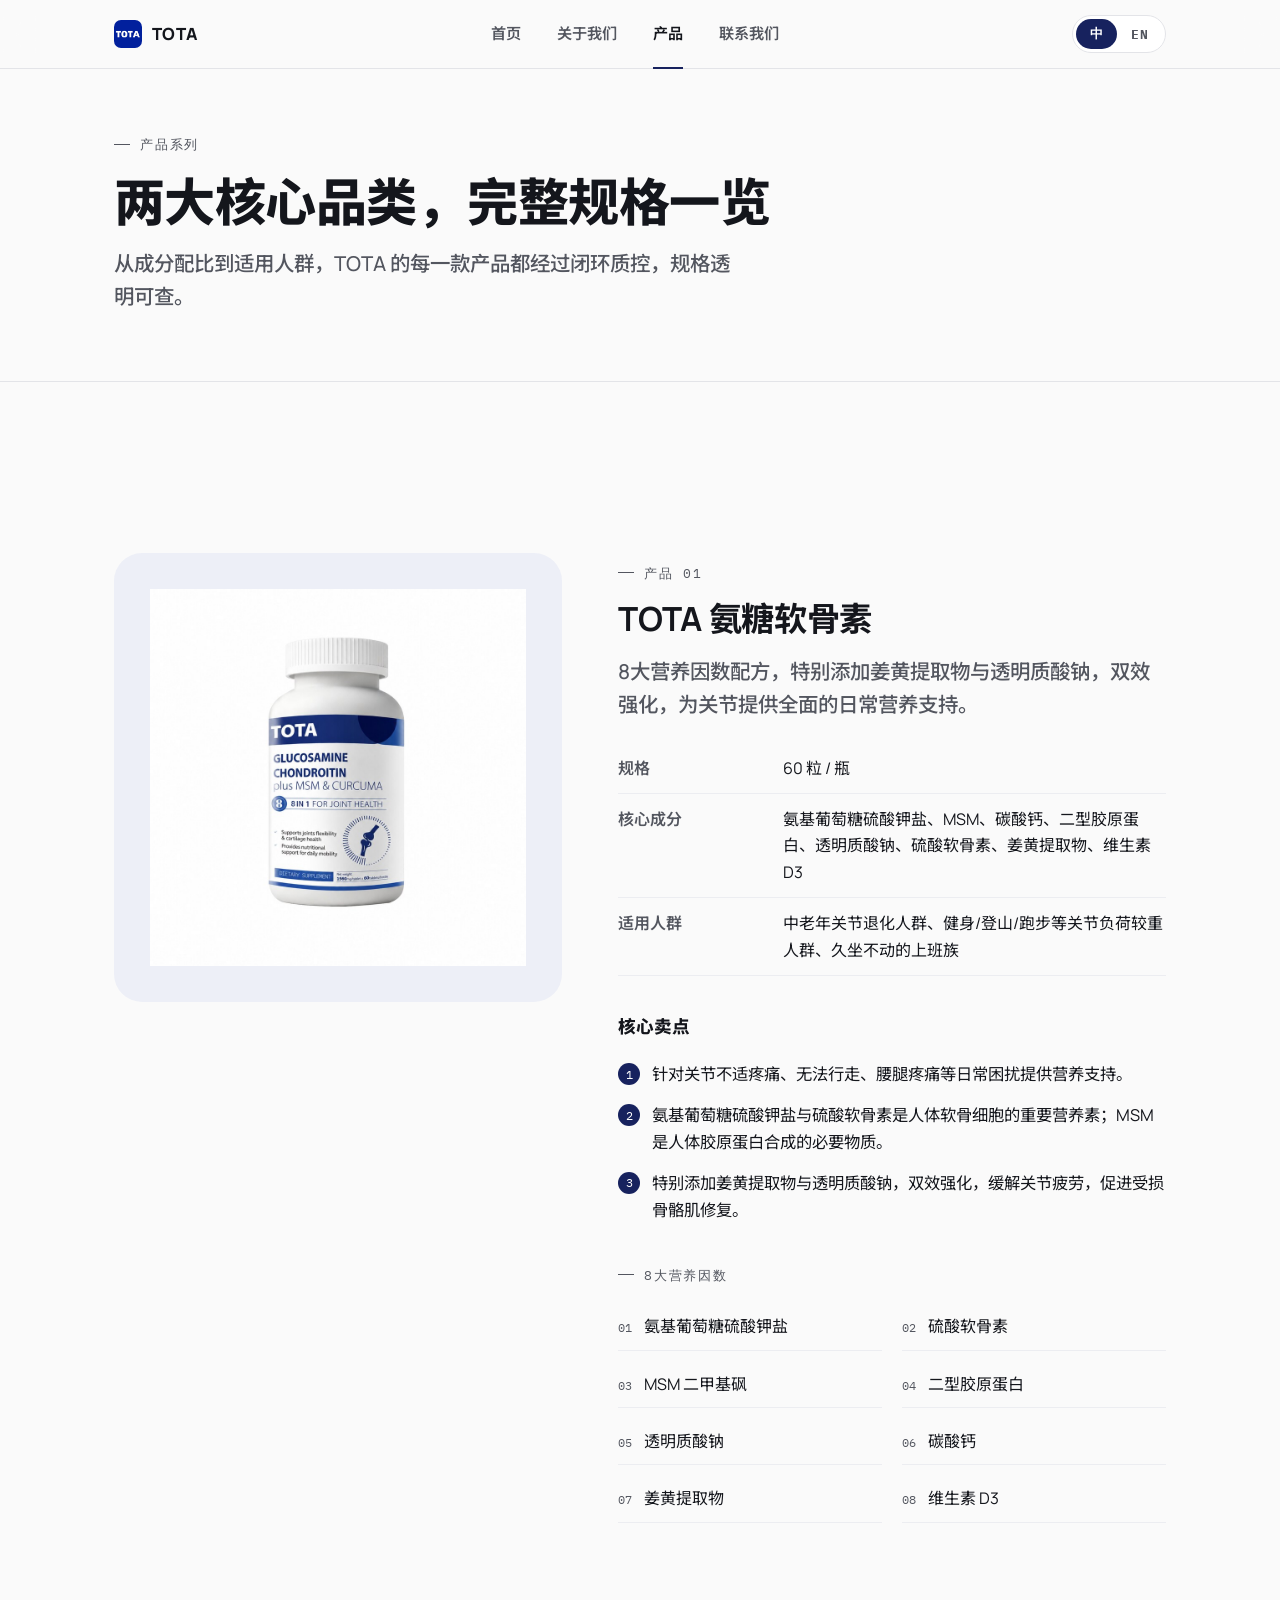
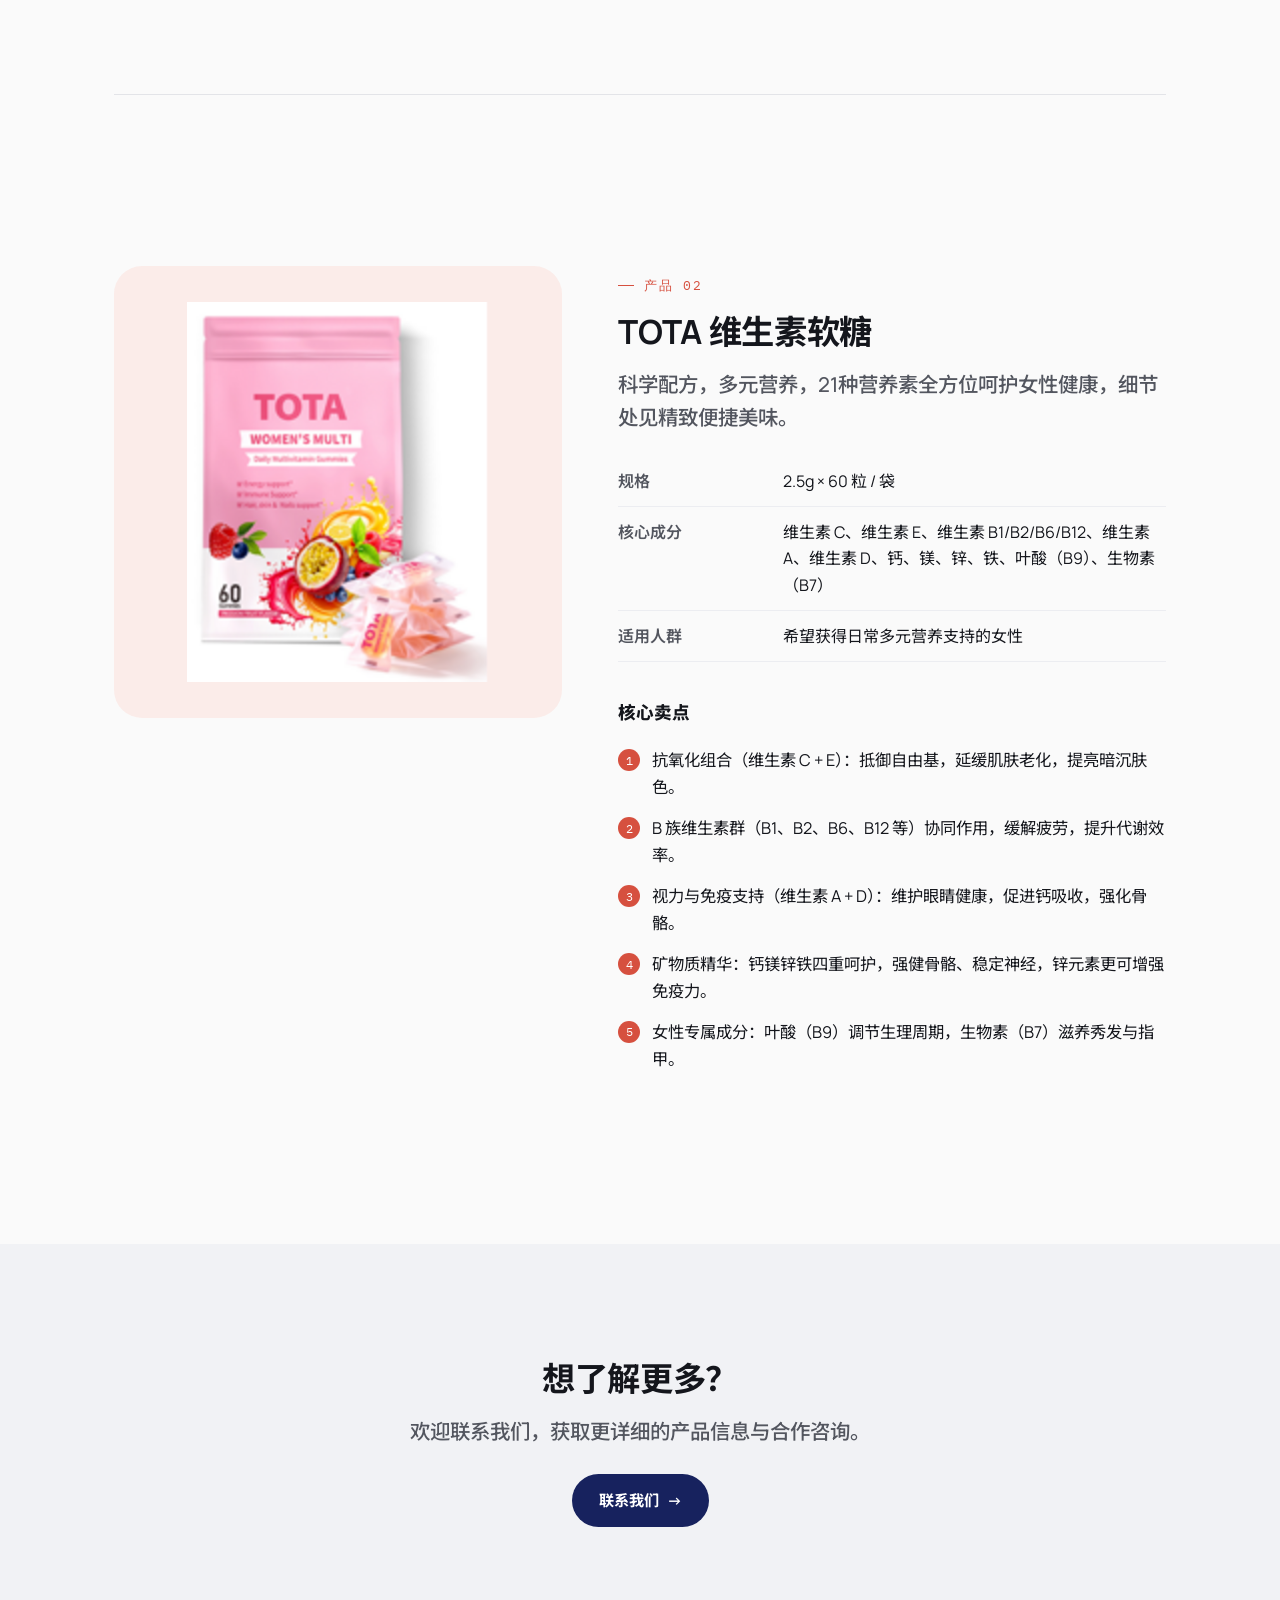
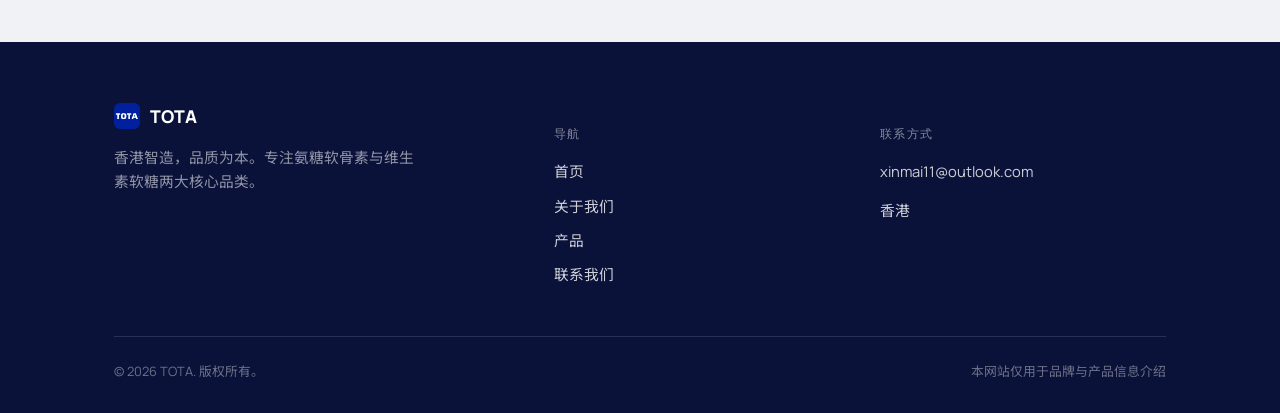
==== products.html @ 3a335efd "Add files via upload" ====
<!DOCTYPE html>
<html lang="zh-Hant">
<head>
<meta charset="UTF-8">
<meta name="viewport" content="width=device-width, initial-scale=1.0">
<title>产品 Products | TOTA</title>
<meta name="description" content="TOTA 氨糖软骨素与维生素软糖 —— 完整成分与规格介绍。TOTA Glucosamine Chondroitin and Women's Vitamin Gummies — full ingredients and specifications.">
<link rel="icon" href="assets/images/logo.png">
<link rel="stylesheet" href="css/style.css">
</head>
<body>

<nav class="site-nav">
  <div class="wrap">
    <a href="index.html" class="brand-mark">
      <img src="assets/images/logo.png" alt="TOTA logo">
      <span>TOTA</span>
    </a>
    <div class="nav-links">
      <a href="index.html"><span class="zh">首页</span><span class="en">Home</span></a>
      <a href="about.html"><span class="zh">关于我们</span><span class="en">About</span></a>
      <a href="products.html" aria-current="page"><span class="zh">产品</span><span class="en">Products</span></a>
      <a href="contact.html"><span class="zh">联系我们</span><span class="en">Contact</span></a>
    </div>
    <div class="nav-right">
      <div class="lang-toggle" role="group" aria-label="Language">
        <button data-lang-btn="zh" aria-pressed="true">中</button>
        <button data-lang-btn="en" aria-pressed="false">EN</button>
      </div>
      <button class="nav-burger" aria-label="Menu" aria-expanded="false">
        <span></span><span></span><span></span>
      </button>
    </div>
  </div>
</nav>

<header class="page-hero">
  <div class="wrap">
    <span class="eyebrow"><span class="zh">产品系列</span><span class="en">Product Lines</span></span>
    <h1 class="display-2"><span class="zh">两大核心品类，完整规格一览</span><span class="en">Two core lines, full specifications</span></h1>
    <p class="lede"><span class="zh">从成分配比到适用人群，TOTA 的每一款产品都经过闭环质控，规格透明可查。</span><span class="en">From ingredient ratios to intended use, every TOTA product is quality-controlled end to end — with specifications you can check in full.</span></p>
  </div>
</header>

<!-- ============ PRODUCT 1 — GLUCOSAMINE ============ -->
<section id="glucosamine">
  <div class="wrap">
    <div class="product-sheet">
      <div class="product-photo navy-bg reveal">
        <img src="assets/images/product-glucosamine.jpg" alt="TOTA Glucosamine Chondroitin bottle, 60 capsules">
      </div>
      <div class="reveal">
        <span class="eyebrow"><span class="zh">产品 01</span><span class="en">Product 01</span></span>
        <h2 class="display-3" style="margin-top:16px;"><span class="zh">TOTA 氨糖软骨素</span><span class="en">TOTA Glucosamine Chondroitin</span></h2>
        <p class="lede" style="margin-top:16px;"><span class="zh">8大营养因数配方，特别添加姜黄提取物与透明质酸钠，双效强化，为关节提供全面的日常营养支持。</span><span class="en">An 8-in-1 formula with added turmeric extract and sodium hyaluronate, giving joints comprehensive everyday nutritional support.</span></p>

        <table class="spec-table">
          <tr><td><span class="zh">规格</span><span class="en">Specification</span></td><td><span class="zh">60 粒 / 瓶</span><span class="en">60 capsules per bottle</span></td></tr>
          <tr><td><span class="zh">核心成分</span><span class="en">Key Ingredients</span></td><td><span class="zh">氨基葡萄糖硫酸钾盐、MSM、碳酸钙、二型胶原蛋白、透明质酸钠、硫酸软骨素、姜黄提取物、维生素 D3</span><span class="en">Glucosamine Sulfate KCl, MSM, Calcium Carbonate, Type II Collagen, Sodium Hyaluronate, Chondroitin Sulfate, Turmeric Extract, Vitamin D3</span></td></tr>
          <tr><td><span class="zh">适用人群</span><span class="en">Best For</span></td><td><span class="zh">中老年关节退化人群、健身/登山/跑步等关节负荷较重人群、久坐不动的上班族</span><span class="en">Those with age-related joint wear, athletes/hikers/runners under heavy joint load, and office workers who sit for long hours</span></td></tr>
        </table>

        <h3 style="margin-top:36px;font-size:1.1rem;"><span class="zh">核心卖点</span><span class="en">Key Benefits</span></h3>
        <ul class="claim-list">
          <li><span class="num">1</span><span><span class="zh">针对关节不适疼痛、无法行走、腰腿疼痛等日常困扰提供营养支持。</span><span class="en">Supports everyday discomfort such as joint pain, mobility difficulty and lower-back or leg aches.</span></span></li>
          <li><span class="num">2</span><span><span class="zh">氨基葡萄糖硫酸钾盐与硫酸软骨素是人体软骨细胞的重要营养素；MSM 是人体胶原蛋白合成的必要物质。</span><span class="en">Glucosamine sulfate and chondroitin sulfate are key nutrients for cartilage cells; MSM supports the body's own collagen synthesis.</span></span></li>
          <li><span class="num">3</span><span><span class="zh">特别添加姜黄提取物与透明质酸钠，双效强化，缓解关节疲劳，促进受损骨骼肌修复。</span><span class="en">Added turmeric extract and sodium hyaluronate work together to ease joint fatigue and support recovery.</span></span></li>
        </ul>

        <div style="margin-top:32px;">
          <span class="eyebrow"><span class="zh">8大营养因数</span><span class="en">The 8-in-1 Formula</span></span>
          <ul class="nutrient-list" style="margin-top:18px;">
            <li><span class="n">01</span><span class="zh">氨基葡萄糖硫酸钾盐</span><span class="en">Glucosamine Sulfate KCl</span></li>
            <li><span class="n">02</span><span class="zh">硫酸软骨素</span><span class="en">Chondroitin Sulfate</span></li>
            <li><span class="n">03</span><span class="zh">MSM 二甲基砜</span><span class="en">MSM</span></li>
            <li><span class="n">04</span><span class="zh">二型胶原蛋白</span><span class="en">Type II Collagen</span></li>
            <li><span class="n">05</span><span class="zh">透明质酸钠</span><span class="en">Sodium Hyaluronate</span></li>
            <li><span class="n">06</span><span class="zh">碳酸钙</span><span class="en">Calcium Carbonate</span></li>
            <li><span class="n">07</span><span class="zh">姜黄提取物</span><span class="en">Turmeric Extract</span></li>
            <li><span class="n">08</span><span class="zh">维生素 D3</span><span class="en">Vitamin D3</span></li>
          </ul>
        </div>
      </div>
    </div>
  </div>
</section>

<div class="wrap"><hr class="divider"></div>

<!-- ============ PRODUCT 2 — VITAMIN GUMMIES ============ -->
<section id="vitamin" class="coral-context">
  <div class="wrap">
    <div class="product-sheet">
      <div class="product-photo coral-bg reveal">
        <img src="assets/images/product-vitamin.png" alt="TOTA Women's Vitamin Gummies pouch, 60 gummies">
      </div>
      <div class="reveal">
        <span class="eyebrow" style="color:var(--coral);"><span class="zh">产品 02</span><span class="en">Product 02</span></span>
        <h2 class="display-3" style="margin-top:16px;"><span class="zh">TOTA 维生素软糖</span><span class="en">TOTA Women's Vitamin Gummies</span></h2>
        <p class="lede" style="margin-top:16px;"><span class="zh">科学配方，多元营养，21种营养素全方位呵护女性健康，细节处见精致便捷美味。</span><span class="en">A scientific, multi-nutrient formula with 21 nutrients for everyday women's health — care in every detail, convenient and delicious.</span></p>

        <table class="spec-table">
          <tr><td><span class="zh">规格</span><span class="en">Specification</span></td><td><span class="zh">2.5g × 60 粒 / 袋</span><span class="en">2.5g × 60 gummies per pack</span></td></tr>
          <tr><td><span class="zh">核心成分</span><span class="en">Key Ingredients</span></td><td><span class="zh">维生素 C、维生素 E、维生素 B1/B2/B6/B12、维生素 A、维生素 D、钙、镁、锌、铁、叶酸（B9）、生物素（B7）</span><span class="en">Vitamin C, Vitamin E, Vitamin B1/B2/B6/B12, Vitamin A, Vitamin D, Calcium, Magnesium, Zinc, Iron, Folic Acid (B9), Biotin (B7)</span></td></tr>
          <tr><td><span class="zh">适用人群</span><span class="en">Best For</span></td><td><span class="zh">希望获得日常多元营养支持的女性</span><span class="en">Women looking for everyday multi-nutrient support</span></td></tr>
        </table>

        <h3 style="margin-top:36px;font-size:1.1rem;"><span class="zh">核心卖点</span><span class="en">Key Benefits</span></h3>
        <ul class="claim-list">
          <li><span class="num">1</span><span><span class="zh">抗氧化组合（维生素 C + E）：抵御自由基，延缓肌肤老化，提亮暗沉肤色。</span><span class="en">Antioxidant combination (Vitamin C + E): defends against free radicals, helps slow skin aging and brighten dull complexion.</span></span></li>
          <li><span class="num">2</span><span><span class="zh">B 族维生素群（B1、B2、B6、B12 等）协同作用，缓解疲劳，提升代谢效率。</span><span class="en">B-vitamin group (B1, B2, B6, B12) works together to ease fatigue and support metabolism.</span></span></li>
          <li><span class="num">3</span><span><span class="zh">视力与免疫支持（维生素 A + D）：维护眼睛健康，促进钙吸收，强化骨骼。</span><span class="en">Vision and immune support (Vitamin A + D): supports eye health and calcium absorption, strengthens bones.</span></span></li>
          <li><span class="num">4</span><span><span class="zh">矿物质精华：钙镁锌铁四重呵护，强健骨骼、稳定神经，锌元素更可增强免疫力。</span><span class="en">Mineral blend: calcium, magnesium, zinc and iron support bones and nerves, with zinc also supporting immunity.</span></span></li>
          <li><span class="num">5</span><span><span class="zh">女性专属成分：叶酸（B9）调节生理周期，生物素（B7）滋养秀发与指甲。</span><span class="en">Women-specific ingredients: folic acid (B9) supports the menstrual cycle, and biotin (B7) nourishes hair and nails.</span></span></li>
        </ul>
      </div>
    </div>
  </div>
</section>

<section class="section-mist">
  <div class="wrap" style="text-align:center;">
    <h2 class="display-3"><span class="zh">想了解更多？</span><span class="en">Want to know more?</span></h2>
    <p class="lede" style="margin:16px auto 0;max-width:480px;"><span class="zh">欢迎联系我们，获取更详细的产品信息与合作咨询。</span><span class="en">Get in touch for detailed product information or partnership inquiries.</span></p>
    <a href="contact.html" class="btn btn-navy btn-arrow" style="margin-top:26px;"><span class="zh">联系我们</span><span class="en">Contact us</span></a>
  </div>
</section>

<footer id="site-footer"></footer>

<script src="js/main.js"></script>
<script src="js/footer.js"></script>
</body>
</html>
---- css/style.css ----
/* ==========================================================================
   TOTA — Brand Site Stylesheet
   Design language: quiet, spec-sheet minimalism (Apple/Huawei register)
   Signature motif: the radial "nutrient dial" lifted from the product label
   ========================================================================== */

@import url('https://fonts.googleapis.com/css2?family=Manrope:wght@400;500;600;700;800&family=IBM+Plex+Mono:wght@400;500&family=Noto+Sans+SC:wght@400;500;700;900&display=swap');

:root {
  /* ---- color ---- */
  --paper:      #FAFAFA;   /* base background, cool off-white, not cream */
  --paper-mist: #F1F2F5;   /* alternate section background */
  --ink:        #14161C;   /* primary text */
  --ink-soft:   #53565F;   /* secondary text */
  --line:       #E3E4E8;   /* hairline dividers */
  --line-soft:  #ECEDF1;

  --navy:       #17225E;   /* joint / glucosamine line */
  --navy-deep:  #0B123A;
  --navy-tint:  #EDEFF7;

  --coral:      #D6503F;   /* women's vitamin line */
  --coral-btn:  #C7442F;   /* slightly deeper, for white-on-coral button text contrast */
  --coral-deep: #A83A2E;
  --coral-tint: #FBECE9;

  --white:      #FFFFFF;

  /* ---- type ---- */
  --f-display: 'Manrope', 'Noto Sans SC', -apple-system, BlinkMacSystemFont, 'PingFang SC', sans-serif;
  --f-mono:    'IBM Plex Mono', 'SFMono-Regular', Menlo, monospace;

  /* ---- scale ---- */
  --radius-s: 6px;
  --radius-m: 14px;
  --radius-l: 28px;

  --gutter: clamp(24px, 5vw, 72px);
  --maxw: 1180px;

  --ease: cubic-bezier(.22,.61,.36,1);
}

* { box-sizing: border-box; }
html { scroll-behavior: smooth; }

@media (prefers-reduced-motion: reduce) {
  html { scroll-behavior: auto; }
  * { animation-duration: 0.001ms !important; animation-iteration-count: 1 !important; transition-duration: 0.001ms !important; }
}

body {
  margin: 0;
  font-family: var(--f-display);
  background: var(--paper);
  color: var(--ink);
  -webkit-font-smoothing: antialiased;
  font-size: 17px;
  line-height: 1.65;
}

img { max-width: 100%; display: block; }
a { color: inherit; text-decoration: none; }
button { font-family: inherit; }

:focus-visible {
  outline: 2px solid var(--navy);
  outline-offset: 3px;
  border-radius: 4px;
}

.wrap {
  max-width: var(--maxw);
  margin: 0 auto;
  padding-left: var(--gutter);
  padding-right: var(--gutter);
}

/* ---- language toggle ----
   Every text node is duplicated in .zh / .en spans.
   Default state shows Chinese; body.show-en flips it. */
.zh, .en { }
.en { display: none; }
body.show-en .zh { display: none; }
body.show-en .en { display: inline; }
body.show-en span.en.block,
span.en.block { display: none; }
body.show-en span.en.block { display: block; }
body.show-en span.zh.block { display: none; }
span.zh.block { display: block; }

html:lang(en) body:not(.show-en) { }

/* ==========================================================================
   Typography
   ========================================================================== */

h1, h2, h3, h4 { margin: 0; font-weight: 800; letter-spacing: -0.01em; }

.eyebrow {
  font-family: var(--f-mono);
  font-size: 12.5px;
  letter-spacing: 0.14em;
  text-transform: uppercase;
  color: var(--ink-soft);
  display: inline-flex;
  align-items: center;
  gap: 10px;
}
.eyebrow::before {
  content: '';
  width: 16px;
  height: 1px;
  background: currentColor;
  display: inline-block;
}

.display-1 {
  font-size: clamp(2.6rem, 6vw, 5rem);
  line-height: 1.05;
  font-weight: 800;
}
.display-2 {
  font-size: clamp(2rem, 4vw, 3.2rem);
  line-height: 1.1;
  font-weight: 800;
}
.display-3 {
  font-size: clamp(1.5rem, 2.6vw, 2.1rem);
  line-height: 1.2;
  font-weight: 700;
}

.lede {
  font-size: clamp(1.05rem, 1.6vw, 1.3rem);
  color: var(--ink-soft);
  line-height: 1.6;
  font-weight: 500;
}

.mono-num {
  font-family: var(--f-mono);
  font-variant-numeric: tabular-nums;
}

/* ==========================================================================
   Nav
   ========================================================================== */

.site-nav {
  position: sticky;
  top: 0;
  z-index: 100;
  background: rgba(250,250,250,0.78);
  backdrop-filter: blur(16px) saturate(160%);
  -webkit-backdrop-filter: blur(16px) saturate(160%);
  border-bottom: 1px solid var(--line);
}

.site-nav .wrap {
  display: flex;
  align-items: center;
  justify-content: space-between;
  height: 68px;
}

.brand-mark {
  display: flex;
  align-items: center;
  gap: 10px;
  font-weight: 800;
  font-size: 1.05rem;
  letter-spacing: 0.02em;
}
.brand-mark img { height: 28px; width: 28px; border-radius: 7px; }

.nav-links {
  display: flex;
  align-items: center;
  gap: clamp(18px, 3vw, 36px);
  font-size: 0.95rem;
  font-weight: 600;
}
.nav-links a { color: var(--ink-soft); transition: color .2s var(--ease); position: relative; }
.nav-links a:hover, .nav-links a[aria-current="page"] { color: var(--ink); }
.nav-links a[aria-current="page"]::after {
  content: '';
  position: absolute;
  left: 0; right: 0; bottom: -22px;
  height: 2px;
  background: var(--navy);
}

.nav-right { display: flex; align-items: center; gap: 18px; }

.lang-toggle {
  display: inline-flex;
  border: 1px solid var(--line);
  border-radius: 999px;
  padding: 3px;
  background: var(--white);
}
.lang-toggle button {
  border: 0;
  background: transparent;
  padding: 6px 14px;
  border-radius: 999px;
  font-size: 0.82rem;
  font-weight: 700;
  color: var(--ink-soft);
  cursor: pointer;
  font-family: var(--f-mono);
  letter-spacing: 0.03em;
}
.lang-toggle button.is-active {
  background: var(--navy);
  color: var(--white);
}

.nav-burger {
  display: none;
  border: 0;
  background: transparent;
  cursor: pointer;
  width: 32px; height: 32px;
  flex-direction: column;
  justify-content: center;
  gap: 5px;
}
.nav-burger span { display: block; height: 2px; background: var(--ink); border-radius: 2px; }

@media (max-width: 820px) {
  .nav-links {
    position: fixed;
    inset: 68px 0 0 0;
    background: var(--paper);
    flex-direction: column;
    align-items: flex-start;
    padding: 28px var(--gutter);
    gap: 22px;
    font-size: 1.2rem;
    transform: translateY(-8px);
    opacity: 0;
    pointer-events: none;
    transition: opacity .25s var(--ease), transform .25s var(--ease);
  }
  .nav-links.is-open { opacity: 1; transform: translateY(0); pointer-events: auto; }
  .nav-links a[aria-current="page"]::after { display: none; }
  .nav-burger { display: flex; }
}

/* ==========================================================================
   Buttons
   ========================================================================== */

.btn {
  display: inline-flex;
  align-items: center;
  gap: 8px;
  padding: 13px 26px;
  border-radius: 999px;
  font-weight: 700;
  font-size: 0.95rem;
  cursor: pointer;
  border: 1px solid transparent;
  transition: transform .2s var(--ease), background .2s var(--ease), border-color .2s var(--ease);
  white-space: nowrap;
}
.btn:hover { transform: translateY(-1px); }
.btn-navy { background: var(--navy); color: var(--white); }
.btn-navy:hover { background: var(--navy-deep); }
.btn-coral { background: var(--coral-btn); color: var(--white); }
.btn-coral:hover { background: var(--coral-deep); }
.btn-ghost { background: transparent; border-color: var(--line); color: var(--ink); }
.btn-ghost:hover { border-color: var(--ink-soft); }
.btn-arrow::after { content: '→'; transition: transform .2s var(--ease); }
.btn-arrow:hover::after { transform: translateX(3px); }

/* ==========================================================================
   Hero (home)
   ========================================================================== */

.hero {
  position: relative;
  background: linear-gradient(180deg, var(--navy-deep) 0%, var(--navy) 62%, #1c2a6e 100%);
  color: var(--white);
  overflow: hidden;
  padding: 64px 0 0;
}

.hero-dial {
  position: absolute;
  right: -120px;
  top: 50%;
  transform: translateY(-50%);
  width: 620px;
  height: 620px;
  opacity: 0.5;
  pointer-events: none;
}
.hero-dial svg { width: 100%; height: 100%; }
.hero-dial .tick { stroke: rgba(255,255,255,0.35); }
.hero-dial .ring { stroke: rgba(255,255,255,0.18); }

.hero-inner {
  position: relative;
  z-index: 2;
  padding-bottom: 88px;
  max-width: 760px;
}

.hero .eyebrow { color: rgba(255,255,255,0.65); }
.hero .eyebrow::before { background: rgba(255,255,255,0.5); }

.hero h1 { color: var(--white); margin-top: 22px; }
.hero .lede { color: rgba(255,255,255,0.72); margin-top: 22px; max-width: 540px; }

.hero-cta { display: flex; gap: 14px; margin-top: 36px; flex-wrap: wrap; }
.hero .btn-ghost { border-color: rgba(255,255,255,0.3); color: var(--white); }
.hero .btn-ghost:hover { border-color: rgba(255,255,255,0.7); }

.hero-stats {
  position: relative;
  z-index: 2;
  border-top: 1px solid rgba(255,255,255,0.14);
  padding: 30px 0;
  display: grid;
  grid-template-columns: repeat(4, 1fr);
  gap: 20px;
}
.hero-stat b {
  display: block;
  font-family: var(--f-mono);
  font-size: clamp(1.3rem, 2.4vw, 1.9rem);
  font-weight: 500;
}
.hero-stat span {
  font-size: 0.82rem;
  color: rgba(255,255,255,0.6);
}

@media (max-width: 720px) {
  .hero-stats { grid-template-columns: repeat(2, 1fr); }
  .hero-dial { width: 380px; height: 380px; right: -160px; }
}

/* ==========================================================================
   Sections / layout
   ========================================================================== */

section { padding: clamp(64px, 9vw, 120px) 0; }
.section-mist { background: var(--paper-mist); }
.section-head { max-width: 640px; margin-bottom: 52px; }
.section-head h2 { margin-top: 18px; }
.section-head .lede { margin-top: 16px; }

.divider { height: 1px; background: var(--line); border: 0; margin: 0; }

/* ---- two-track product picker ---- */
.track-grid {
  display: grid;
  grid-template-columns: 1fr 1fr;
  gap: 24px;
}
.track-card {
  border-radius: var(--radius-l);
  padding: clamp(28px, 3.5vw, 44px);
  position: relative;
  overflow: hidden;
  min-height: 360px;
  display: flex;
  flex-direction: column;
  justify-content: flex-end;
  transition: transform .3s var(--ease);
}
.track-card:hover { transform: translateY(-4px); }
.track-card.navy-card { background: var(--navy-tint); }
.track-card.coral-card { background: var(--coral-tint); }
.track-card .track-eyebrow {
  font-family: var(--f-mono);
  font-size: 0.78rem;
  letter-spacing: 0.1em;
  text-transform: uppercase;
  font-weight: 600;
}
.navy-card .track-eyebrow { color: var(--navy); }
.coral-card .track-eyebrow { color: var(--coral-deep); }
.track-card h3 { margin-top: 14px; font-size: clamp(1.5rem, 2.4vw, 2rem); }
.track-card p { margin-top: 12px; color: var(--ink-soft); max-width: 32ch; }
.track-card .btn { margin-top: 24px; align-self: flex-start; }
.track-card .track-photo {
  position: absolute;
  right: -10px;
  top: 18px;
  width: 42%;
  max-width: 220px;
}

@media (max-width: 780px) {
  .track-grid { grid-template-columns: 1fr; }
  .track-card { min-height: 300px; }
}

/* ---- spec strip (manufacturing standards) ---- */
.spec-strip {
  display: grid;
  grid-template-columns: repeat(4, 1fr);
  border-top: 1px solid var(--line);
  border-left: 1px solid var(--line);
}
.spec-cell {
  border-right: 1px solid var(--line);
  border-bottom: 1px solid var(--line);
  padding: 28px 24px;
}
.spec-cell .mono-num {
  font-size: 1.6rem;
  color: var(--navy);
  font-weight: 500;
}
.spec-cell h4 { margin-top: 10px; font-size: 1rem; font-weight: 700; }
.spec-cell p { margin-top: 8px; font-size: 0.98rem; color: var(--ink-soft); }

@media (max-width: 900px) {
  .spec-strip { grid-template-columns: repeat(2, 1fr); }
}

/* ---- nutrient dial component ---- */
.dial-section {
  display: grid;
  grid-template-columns: 0.85fr 1fr;
  gap: 60px;
  align-items: center;
}
.dial-section.flip { grid-template-columns: 1fr 0.85fr; }
.dial-section.flip .dial-visual { order: 2; }

.dial-visual {
  position: relative;
  aspect-ratio: 1;
  display: flex;
  align-items: center;
  justify-content: center;
}
.dial-visual svg { width: 100%; height: 100%; }
.dial-center-label {
  position: absolute;
  top: 50%;
  left: 50%;
  transform: translate(-50%, -50%);
  text-align: center;
  font-family: var(--f-mono);
}
.dial-center-label b { display: block; font-size: 2.6rem; font-weight: 500; color: var(--navy); }
.dial-center-label span { font-size: 0.78rem; color: var(--ink-soft); letter-spacing: 0.08em; }

.dtick { stroke: var(--navy); }
.dring-outer, .dring-inner { stroke: var(--line); }
.dial-visual.coral .dtick { stroke: var(--coral); }
.dial-visual.coral .dial-center-label b { color: var(--coral); }

.nutrient-list {
  list-style: none;
  margin: 28px 0 0;
  padding: 0;
  display: grid;
  grid-template-columns: 1fr 1fr;
  gap: 10px 20px;
}
.nutrient-list li {
  font-size: 1rem;
  padding: 10px 0;
  border-bottom: 1px solid var(--line-soft);
  display: flex;
  align-items: baseline;
  gap: 8px;
}
.nutrient-list li .n {
  font-family: var(--f-mono);
  font-size: 0.78rem;
  color: var(--ink-soft);
  min-width: 1.4em;
}

@media (max-width: 860px) {
  .dial-section, .dial-section.flip { grid-template-columns: 1fr; }
  .dial-section.flip .dial-visual { order: 0; }
  .dial-visual { max-width: 320px; margin: 0 auto; }
}

/* ---- gallery (store proof) ---- */
.gallery-grid {
  display: grid;
  grid-template-columns: repeat(6, 1fr);
  grid-auto-rows: 130px;
  gap: 12px;
}
.gallery-grid img { width: 100%; height: 100%; object-fit: cover; border-radius: var(--radius-m); }
.gallery-grid .g-a { grid-column: span 3; grid-row: span 2; }
.gallery-grid .g-b { grid-column: span 3; grid-row: span 2; }
.gallery-grid .g-c { grid-column: span 2; grid-row: span 2; }
.gallery-grid .g-d { grid-column: span 2; grid-row: span 2; }
.gallery-grid .g-e { grid-column: span 2; grid-row: span 2; }

@media (max-width: 780px) {
  .gallery-grid { grid-template-columns: repeat(2, 1fr); grid-auto-rows: 160px; }
  .gallery-grid .g-a, .gallery-grid .g-b, .gallery-grid .g-c, .gallery-grid .g-d, .gallery-grid .g-e { grid-column: span 1; grid-row: span 1; }
}

.gallery-caption { margin-top: 18px; font-size: 0.88rem; color: var(--ink-soft); }

/* ---- expansion timeline (map strip) ---- */
.timeline {
  display: grid;
  grid-template-columns: repeat(3, 1fr);
  gap: 24px;
}
.timeline-item { border-top: 2px solid var(--navy); padding-top: 18px; }
.timeline-item.is-future { border-top-color: var(--coral); border-top-style: dashed; }
.timeline-item h4 { font-size: 1.05rem; }
.timeline-item p { margin-top: 8px; color: var(--ink-soft); font-size: 0.92rem; }

@media (max-width: 780px) {
  .timeline { grid-template-columns: 1fr; }
}

/* ==========================================================================
   Footer
   ========================================================================== */

footer {
  background: var(--navy-deep);
  color: rgba(255,255,255,0.8);
  padding: 60px 0 30px;
}
.footer-grid {
  display: grid;
  grid-template-columns: 1.4fr 1fr 1fr;
  gap: 40px;
  padding-bottom: 40px;
}
.footer-brand { display: flex; align-items: center; gap: 10px; color: var(--white); font-weight: 800; font-size: 1.1rem; }
.footer-brand img { height: 26px; width: 26px; border-radius: 6px; }
.footer-tagline { margin-top: 14px; font-size: 0.92rem; color: rgba(255,255,255,0.55); max-width: 34ch; }
.footer-col h5 {
  font-family: var(--f-mono);
  font-size: 0.78rem;
  text-transform: uppercase;
  letter-spacing: 0.1em;
  color: rgba(255,255,255,0.5);
  margin-bottom: 16px;
  font-weight: 500;
}
.footer-col a, .footer-col p { display: block; font-size: 0.92rem; margin-bottom: 10px; color: rgba(255,255,255,0.8); }
.footer-col a:hover { color: var(--white); }
.footer-bottom {
  border-top: 1px solid rgba(255,255,255,0.12);
  padding-top: 24px;
  display: flex;
  justify-content: space-between;
  flex-wrap: wrap;
  gap: 12px;
  font-size: 0.8rem;
  color: rgba(255,255,255,0.4);
}

@media (max-width: 780px) {
  .footer-grid { grid-template-columns: 1fr; gap: 28px; }
}

/* ==========================================================================
   Reveal-on-scroll
   ========================================================================== */

.reveal {
  opacity: 0;
  transform: translateY(18px);
  transition: opacity .7s var(--ease), transform .7s var(--ease);
}
.reveal.is-visible { opacity: 1; transform: translateY(0); }

/* ==========================================================================
   Inner-page hero (about / products / contact)
   ========================================================================== */

.page-hero {
  padding: 56px 0 48px;
  border-bottom: 1px solid var(--line);
}
.page-hero h1 { margin-top: 18px; }
.page-hero .lede { margin-top: 18px; max-width: 620px; }

/* ---- generic content blocks ---- */
.prose { max-width: 700px; }
.prose p { margin: 0 0 18px; color: var(--ink-soft); }
.prose p:last-child { margin-bottom: 0; }

.pillar-grid {
  display: grid;
  grid-template-columns: repeat(2, 1fr);
  gap: 24px;
}
.pillar-card {
  border: 1px solid var(--line);
  border-radius: var(--radius-m);
  padding: 30px;
  background: var(--white);
}
.pillar-card .mono-num { color: var(--navy); font-size: 1.3rem; }
.pillar-card h4 { margin-top: 14px; font-size: 1.1rem; }
.pillar-card p { margin-top: 10px; color: var(--ink-soft); font-size: 1rem; }

@media (max-width: 780px) { .pillar-grid { grid-template-columns: 1fr; } }

/* ---- product detail sheet (products page) ---- */
.product-sheet {
  display: grid;
  grid-template-columns: 0.9fr 1.1fr;
  gap: 56px;
  align-items: start;
  padding: 56px 0;
}
.product-sheet + .product-sheet { border-top: 1px solid var(--line); }
.product-photo {
  position: sticky;
  top: 100px;
  border-radius: var(--radius-l);
  padding: 36px;
  display: flex;
  align-items: center;
  justify-content: center;
}
.product-photo.navy-bg { background: var(--navy-tint); }
.product-photo.coral-bg { background: var(--coral-tint); }
.product-photo img { max-height: 380px; width: auto; margin: 0 auto; }

.spec-table { width: 100%; border-collapse: collapse; margin-top: 22px; }
.spec-table tr { border-bottom: 1px solid var(--line-soft); }
.spec-table td { padding: 12px 0; font-size: 1rem; vertical-align: top; }
.spec-table td:first-child { color: var(--ink-soft); width: 30%; font-weight: 600; }

.claim-list { list-style: none; margin: 20px 0 0; padding: 0; display: grid; gap: 14px; }
.claim-list li { display: flex; gap: 12px; align-items: flex-start; font-size: 1.02rem; }
.claim-list .num {
  font-family: var(--f-mono);
  font-size: 0.78rem;
  background: var(--navy);
  color: var(--white);
  width: 22px; height: 22px;
  border-radius: 50%;
  display: flex; align-items: center; justify-content: center;
  flex-shrink: 0;
  margin-top: 2px;
}
.coral-context .claim-list .num { background: var(--coral); }

@media (max-width: 900px) {
  .product-sheet { grid-template-columns: 1fr; gap: 28px; }
  .product-photo { position: static; }
}

/* ---- contact page ---- */
.contact-grid {
  display: grid;
  grid-template-columns: 1fr 1fr;
  gap: 40px;
}
.contact-card {
  border: 1px solid var(--line);
  border-radius: var(--radius-m);
  padding: 32px;
  background: var(--white);
}
.contact-card h4 { font-size: 1.05rem; }
.contact-card .contact-value {
  margin-top: 14px;
  font-family: var(--f-mono);
  font-size: 1.05rem;
  color: var(--navy);
  word-break: break-all;
}
.contact-card p.note { margin-top: 12px; font-size: 0.88rem; color: var(--ink-soft); }

@media (max-width: 780px) { .contact-grid { grid-template-columns: 1fr; } }

.store-list { list-style: none; margin: 0; padding: 0; display: grid; gap: 0; }
.store-list li { padding: 16px 0; border-bottom: 1px solid var(--line-soft); font-size: 1rem; color: var(--ink-soft); }
.store-list b { color: var(--ink); font-weight: 700; }
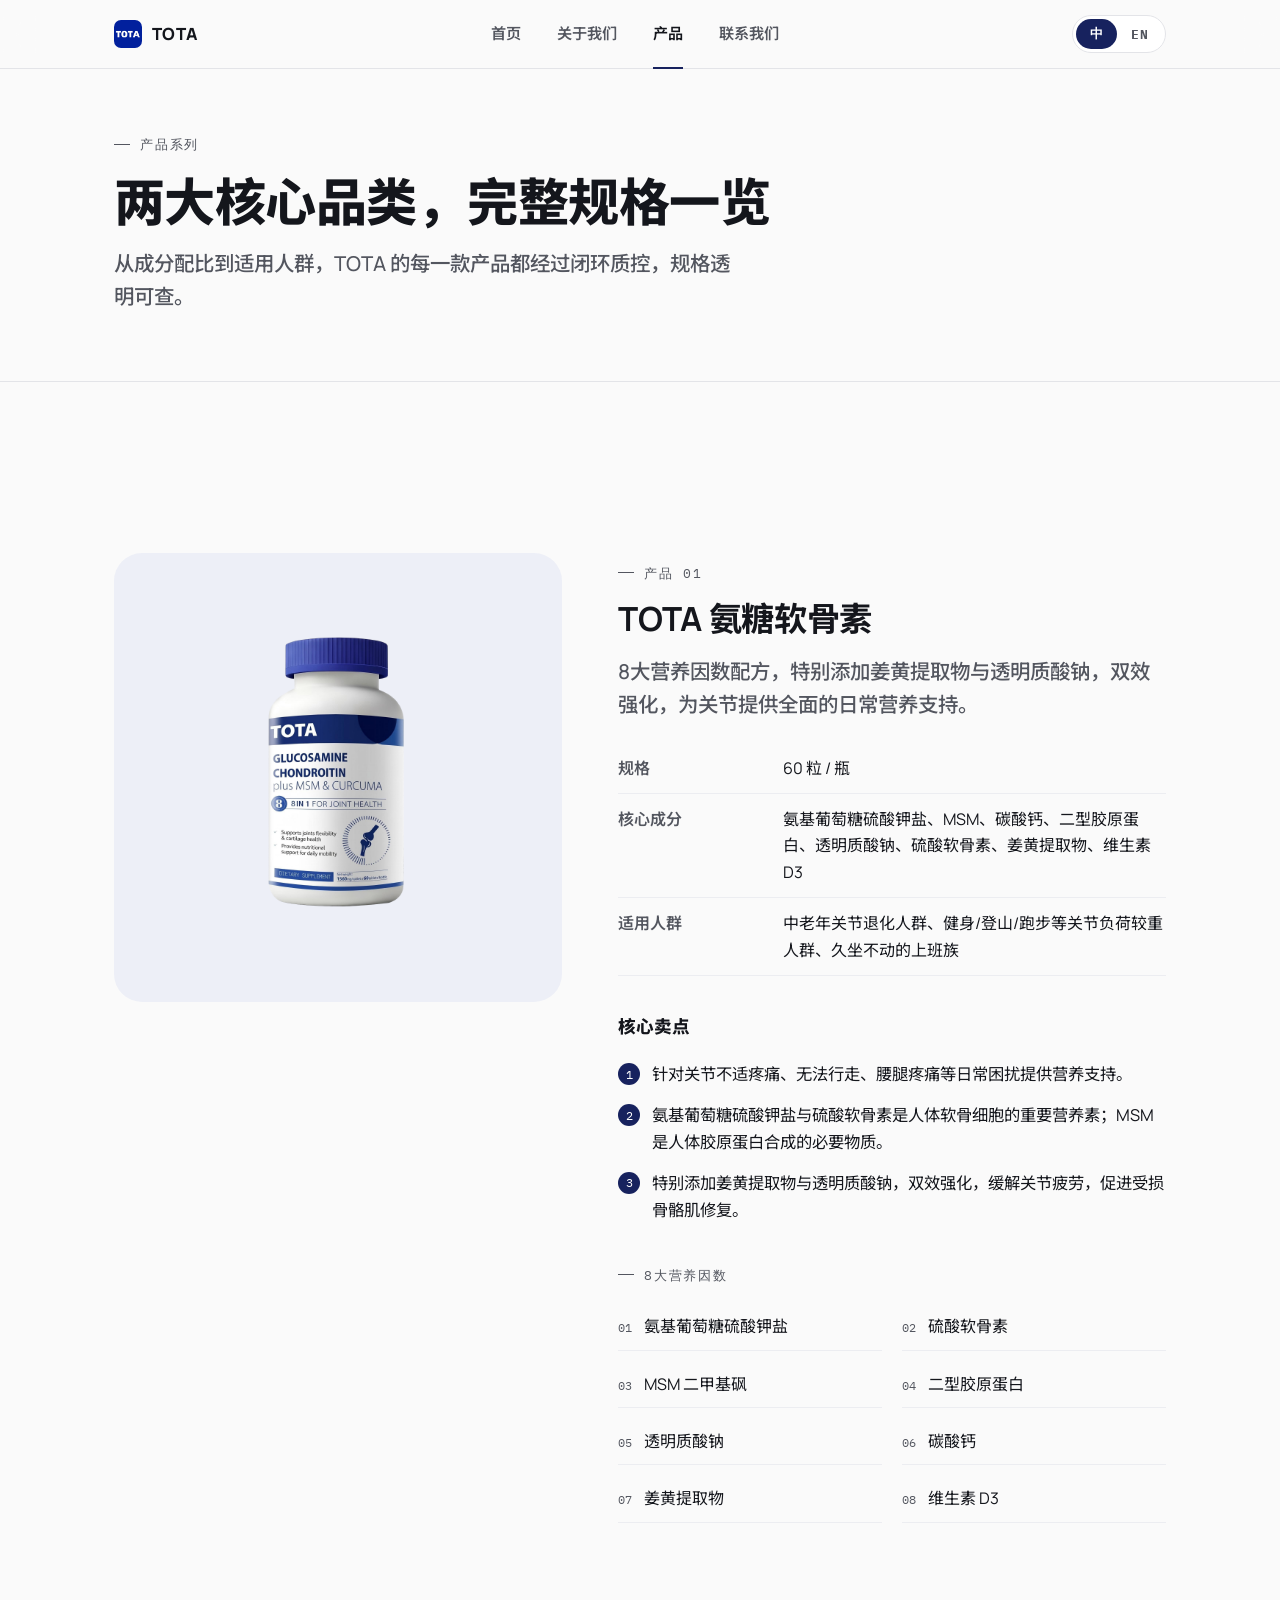
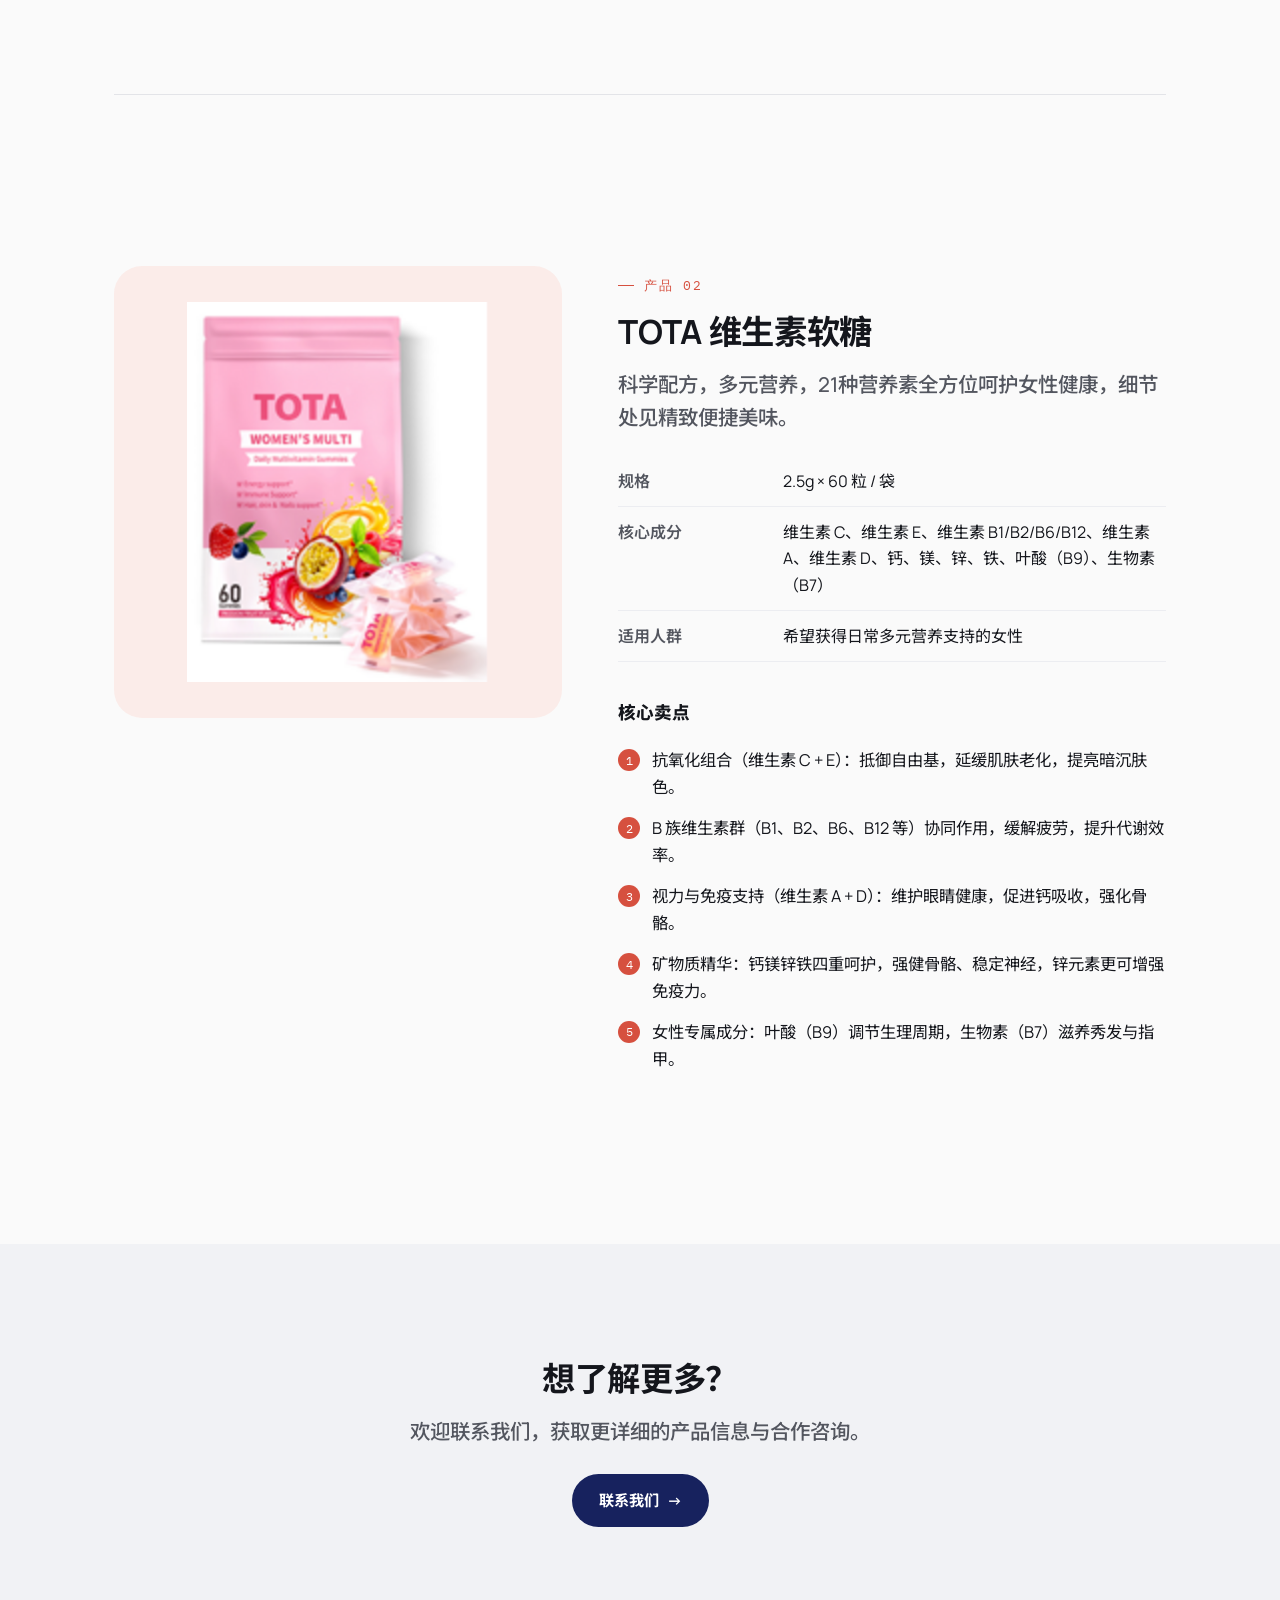
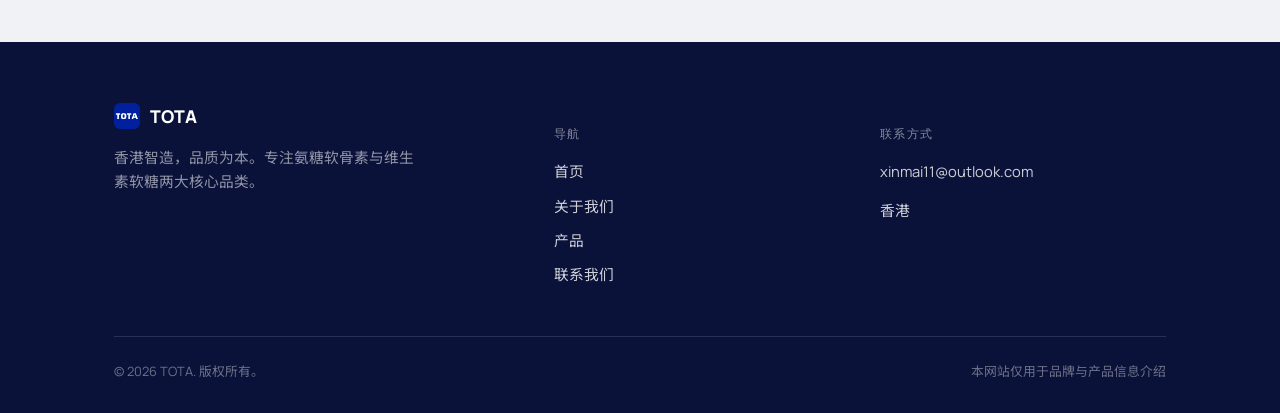
==== commit 5b0bb085: "Update products.html" ====
--- a/products.html
+++ b/products.html
@@ -47,7 +47,7 @@
   <div class="wrap">
     <div class="product-sheet">
       <div class="product-photo navy-bg reveal">
-        <img src="assets/images/product-glucosamine.jpg" alt="TOTA Glucosamine Chondroitin bottle, 60 capsules">
+        <img src="assets/images/product-glucosamine.png" alt="TOTA Glucosamine Chondroitin bottle, 60 capsules">
       </div>
       <div class="reveal">
         <span class="eyebrow"><span class="zh">产品 01</span><span class="en">Product 01</span></span>
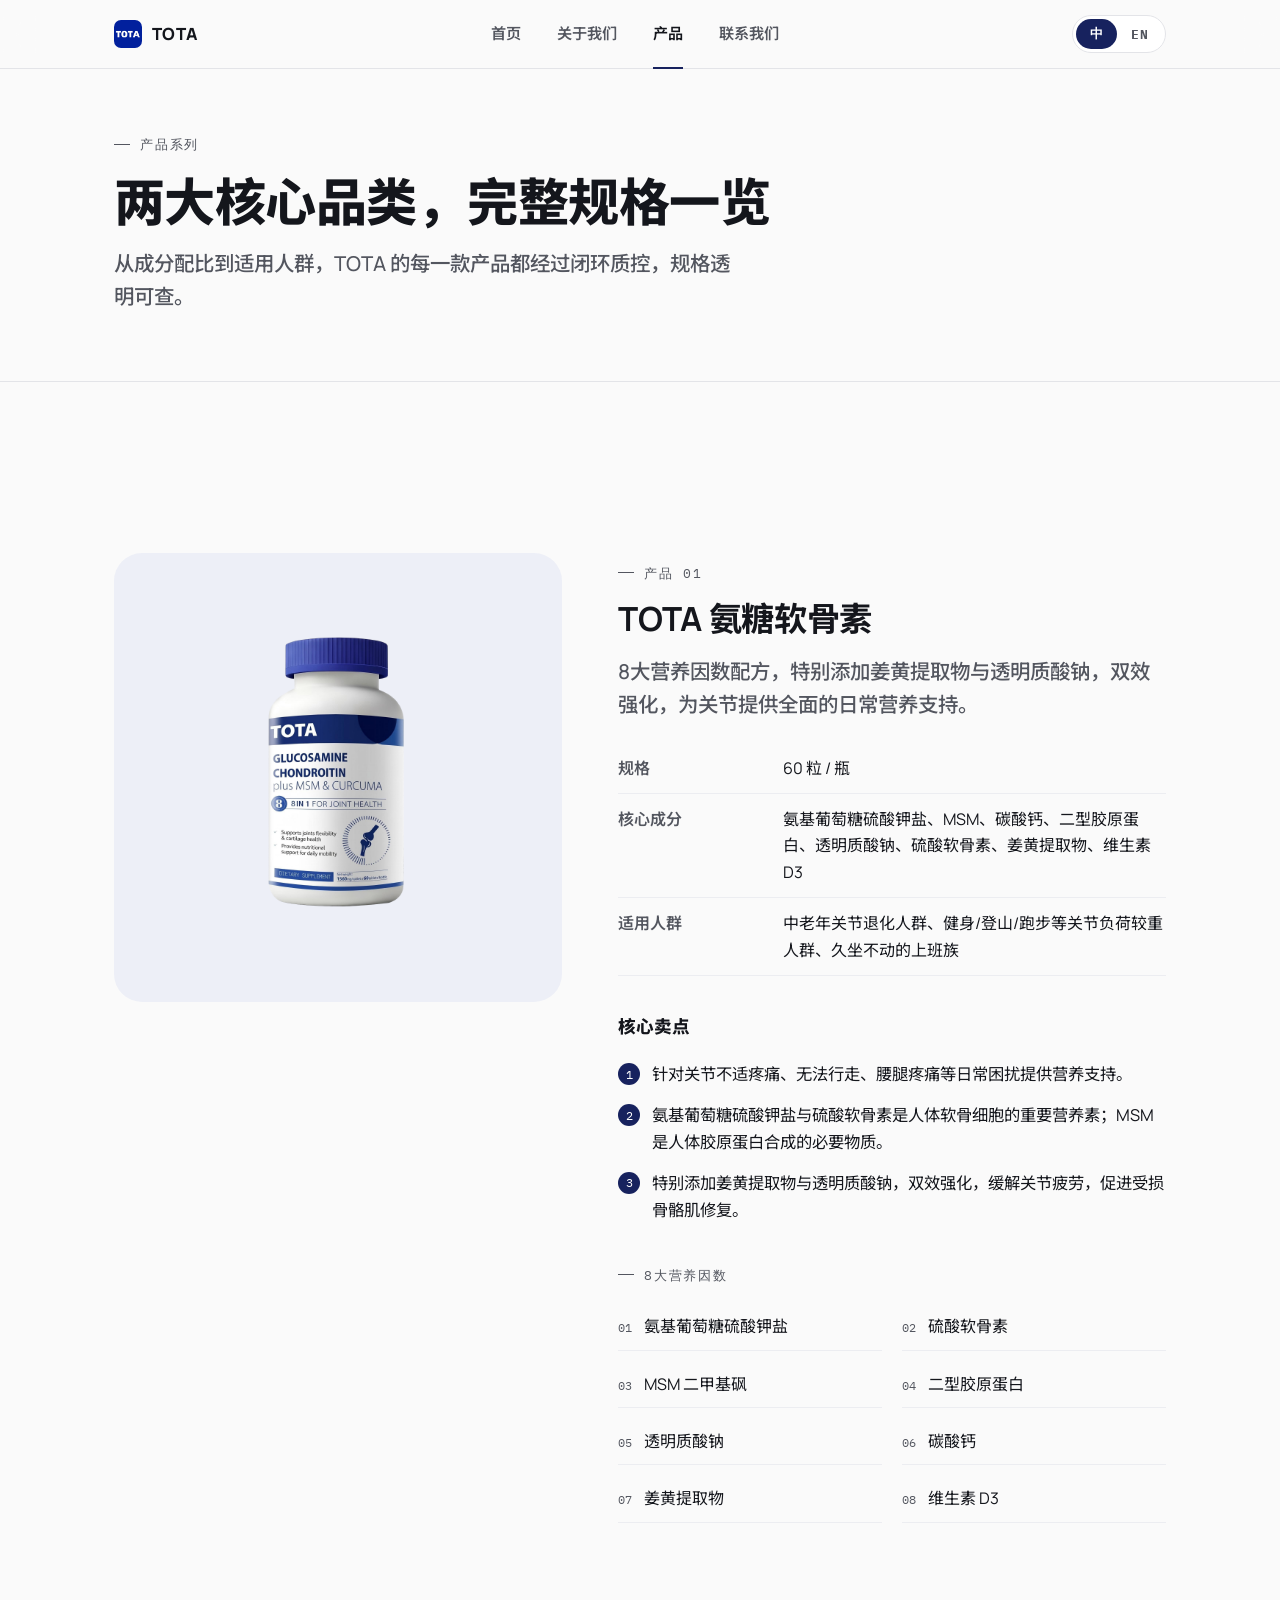
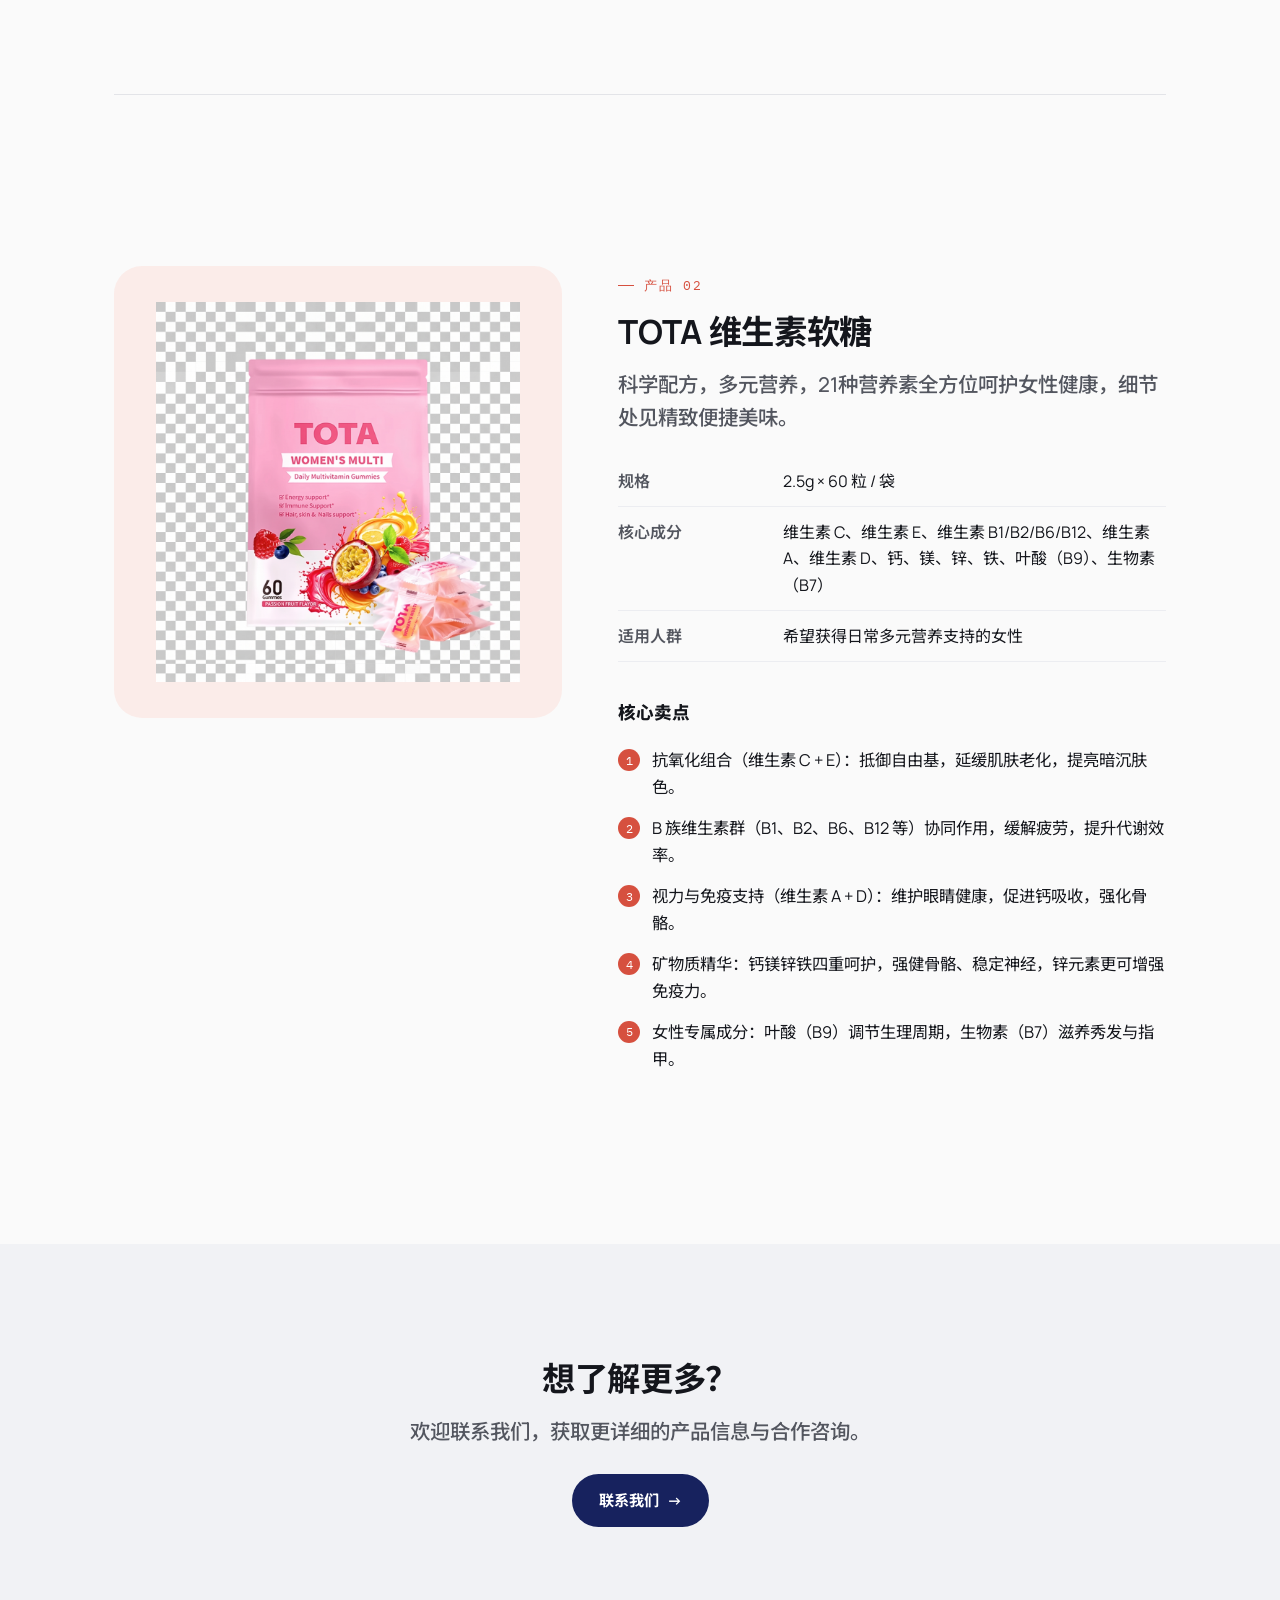
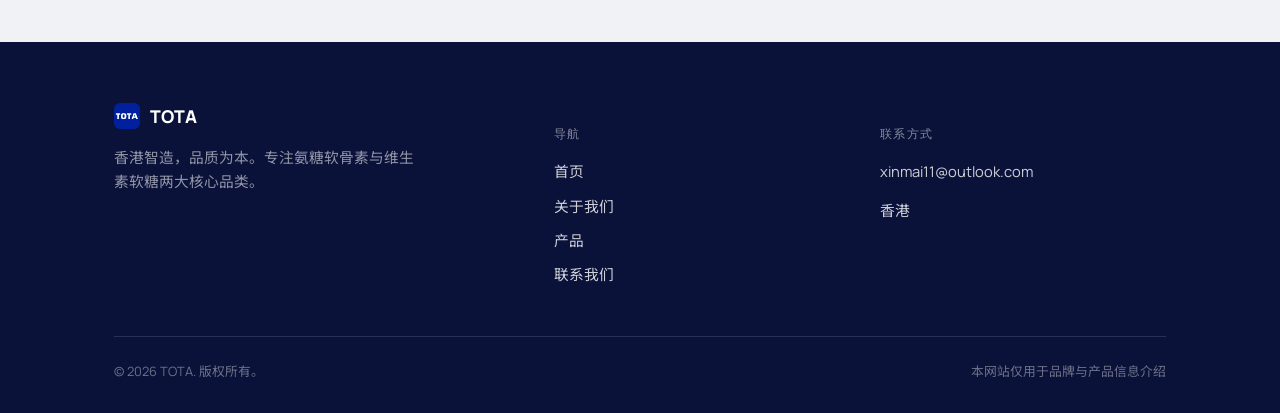
==== commit aa0120da: "Update products.html" ====
--- a/products.html
+++ b/products.html
@@ -92,7 +92,7 @@
   <div class="wrap">
     <div class="product-sheet">
       <div class="product-photo coral-bg reveal">
-        <img src="assets/images/product-vitamin.png" alt="TOTA Women's Vitamin Gummies pouch, 60 gummies">
+        <img src="assets/images/product-vitamin1.png" alt="TOTA Women's Vitamin Gummies pouch, 60 gummies">
       </div>
       <div class="reveal">
         <span class="eyebrow" style="color:var(--coral);"><span class="zh">产品 02</span><span class="en">Product 02</span></span>
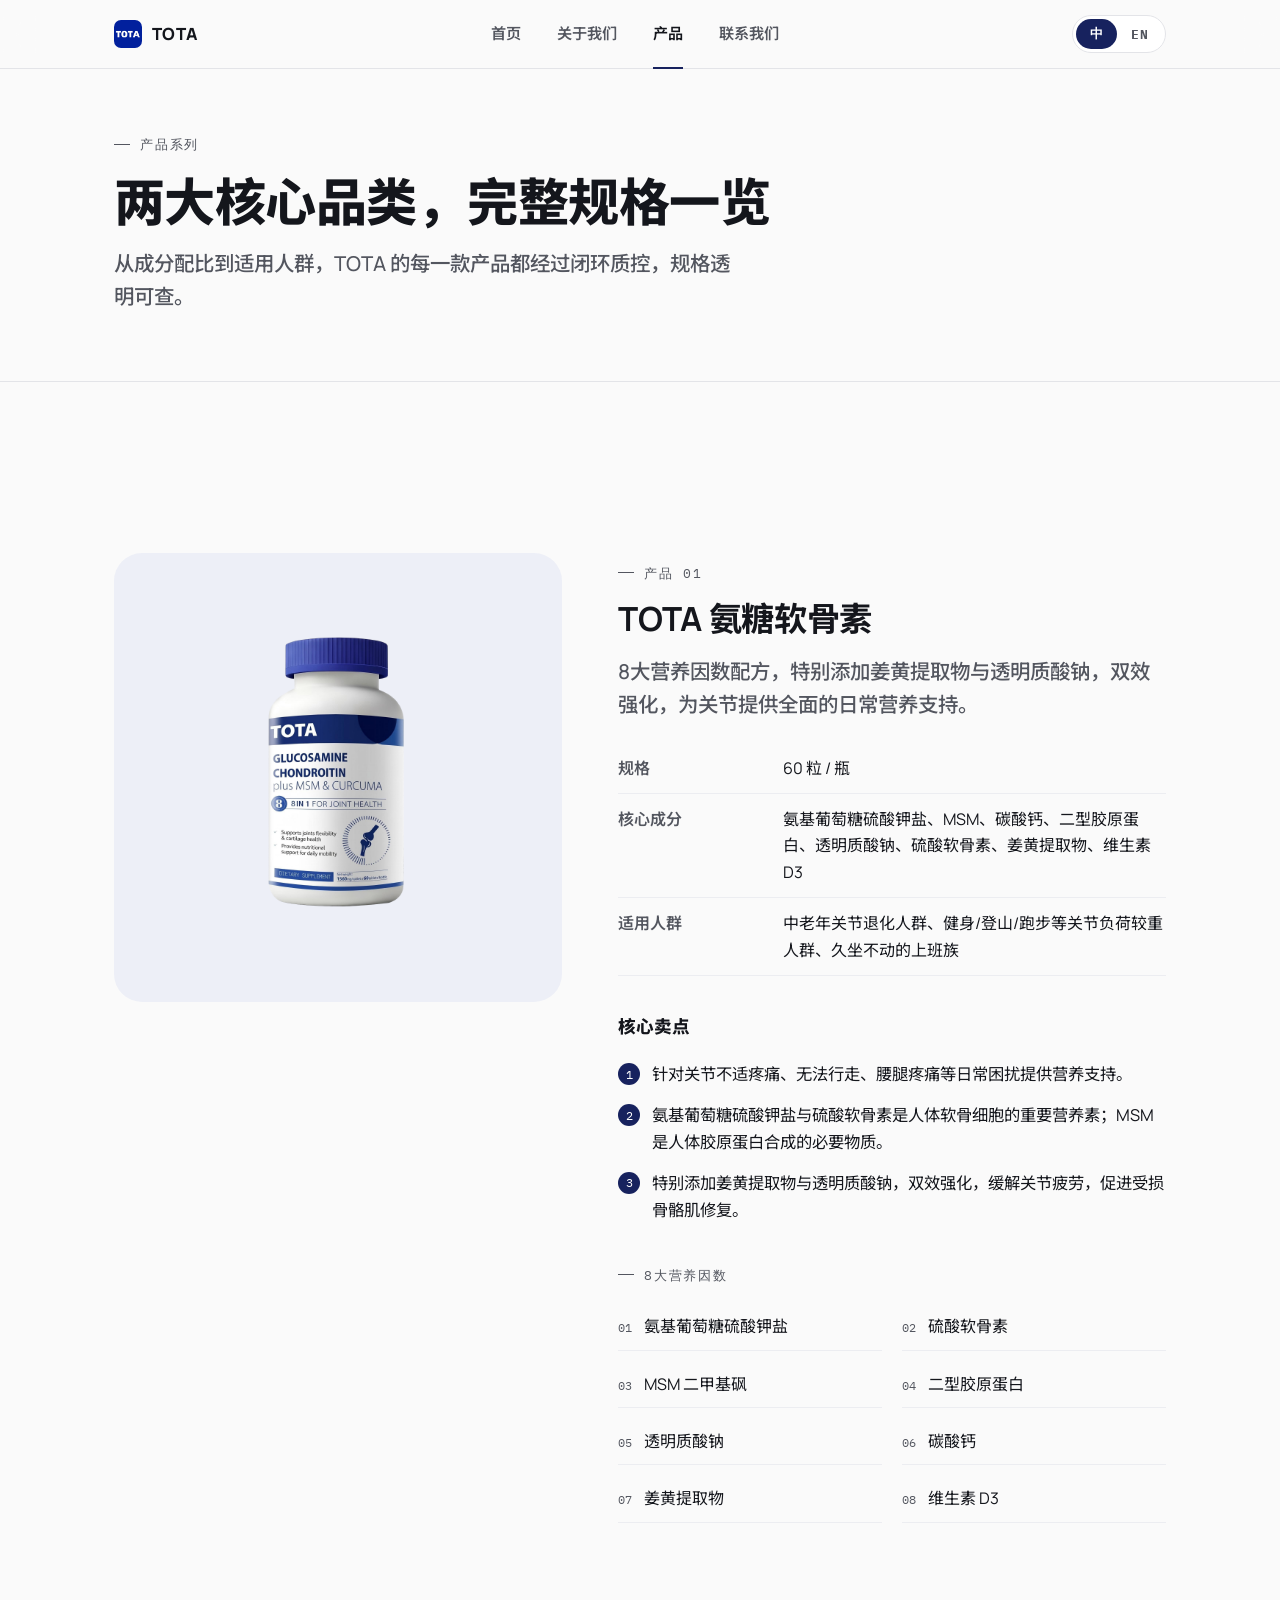
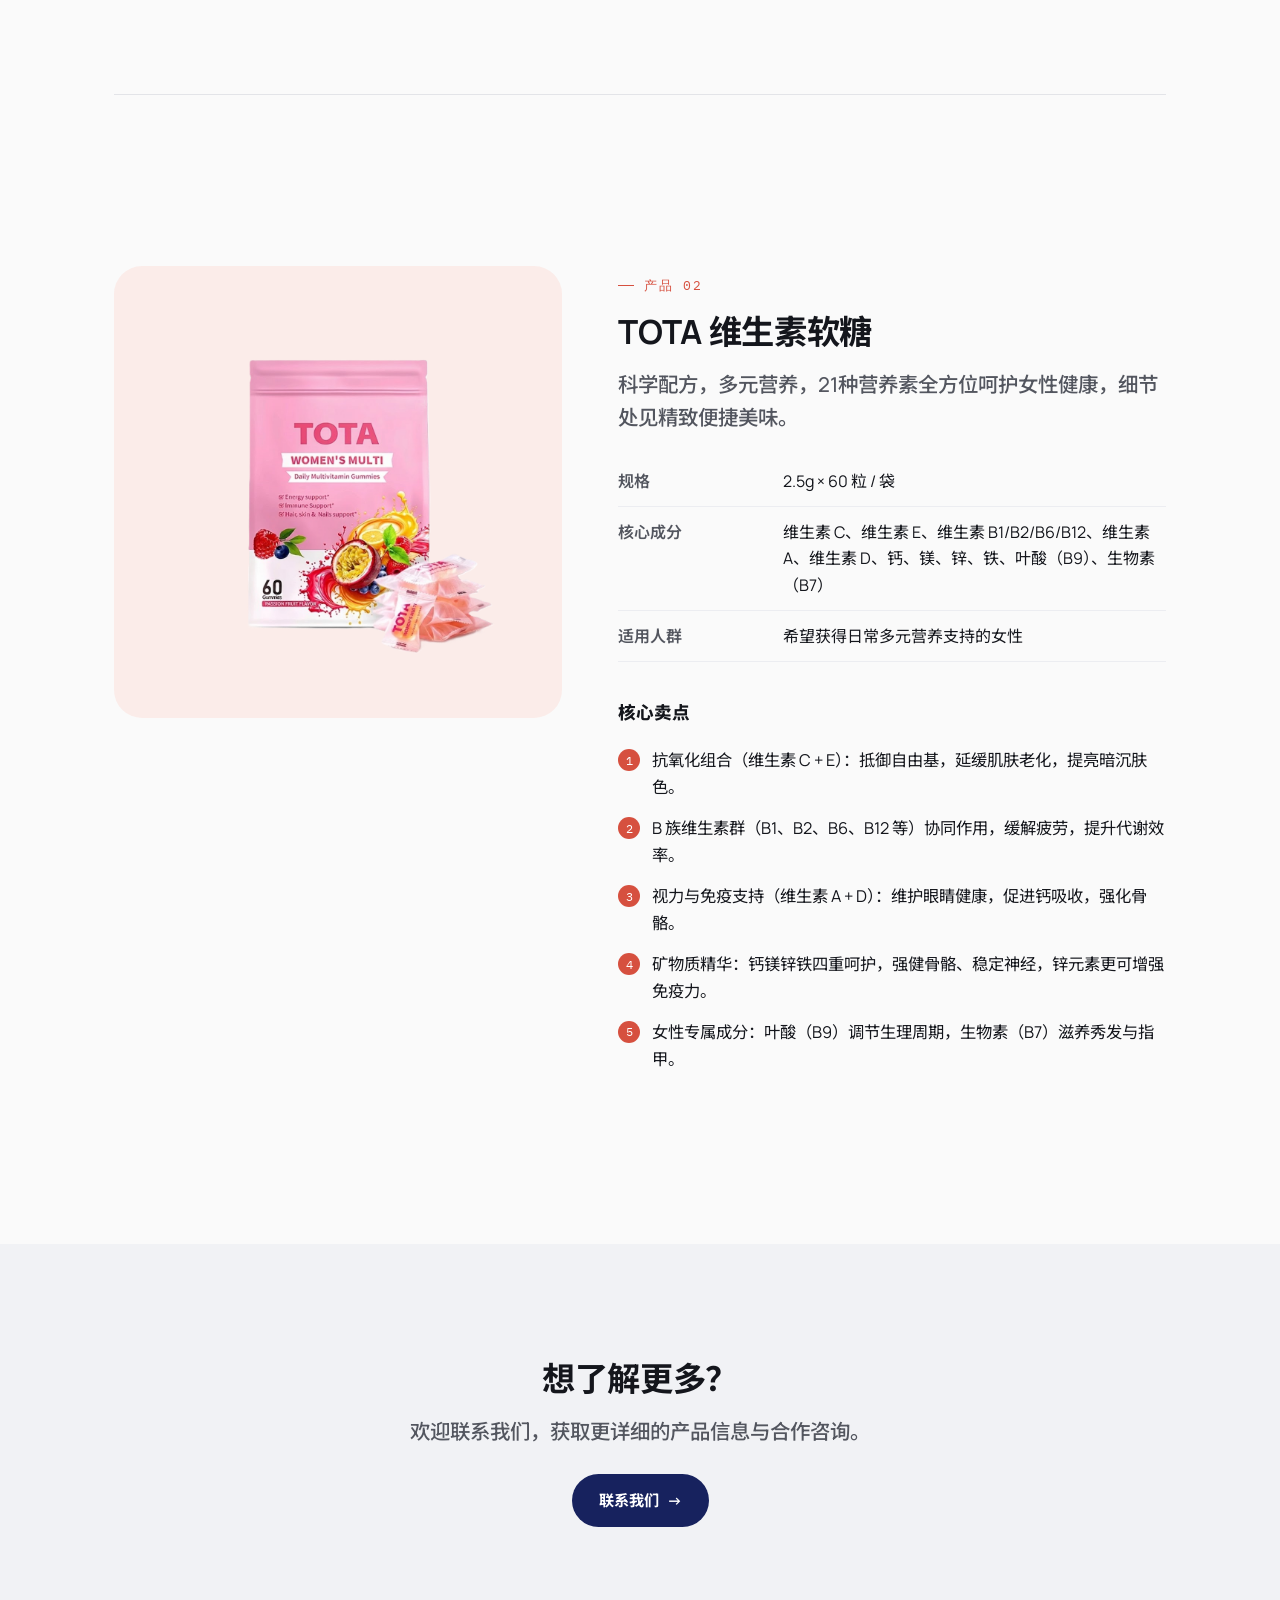
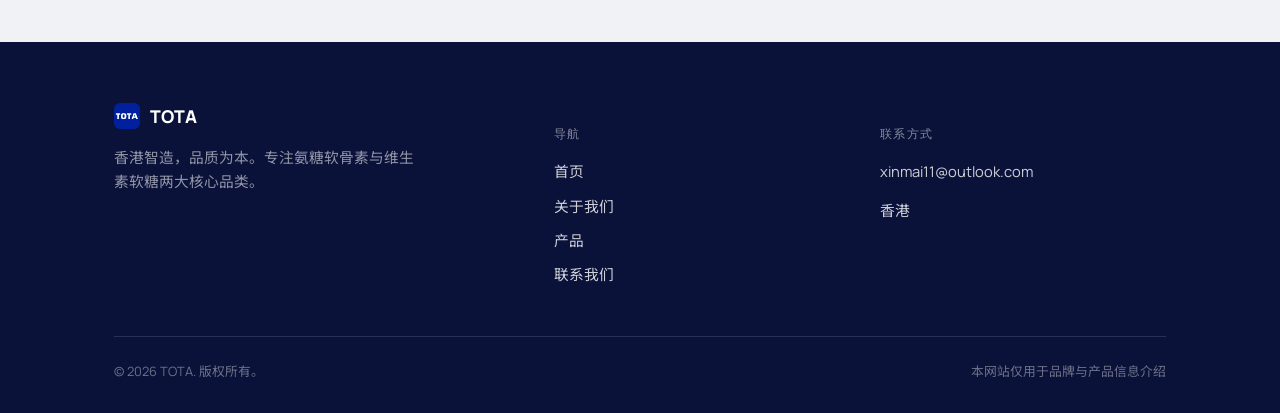
==== commit 764d35a2: "Update products.html" ====
--- a/products.html
+++ b/products.html
@@ -92,7 +92,7 @@
   <div class="wrap">
     <div class="product-sheet">
       <div class="product-photo coral-bg reveal">
-        <img src="assets/images/product-vitamin1.png" alt="TOTA Women's Vitamin Gummies pouch, 60 gummies">
+        <img src="assets/images/product-vitamin2.png" alt="TOTA Women's Vitamin Gummies pouch, 60 gummies">
       </div>
       <div class="reveal">
         <span class="eyebrow" style="color:var(--coral);"><span class="zh">产品 02</span><span class="en">Product 02</span></span>
